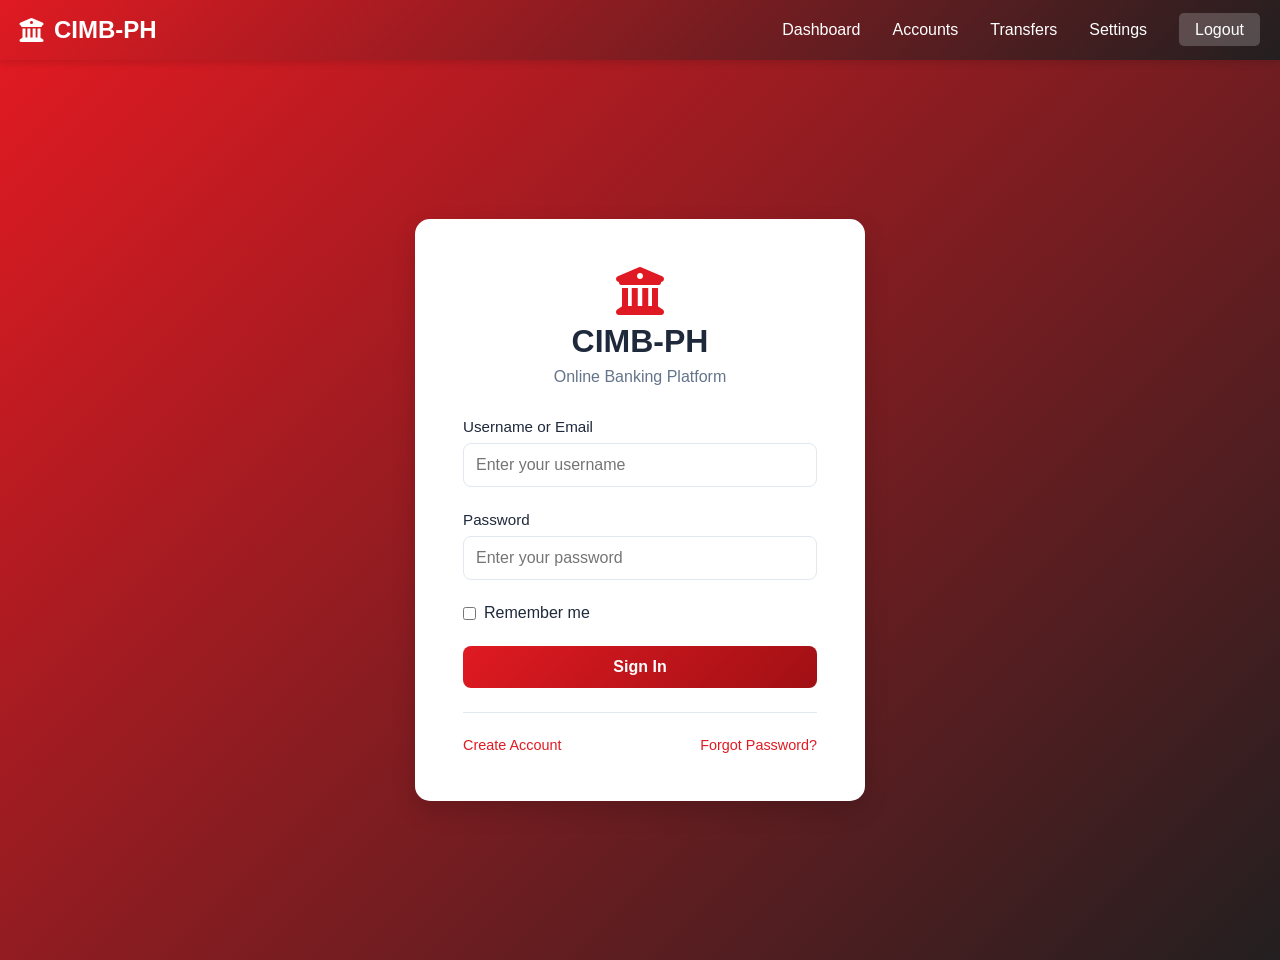
==== index (1).html @ ca094d48 "Add files via upload" ====
<!DOCTYPE html>
<html lang="en">
<head>
    <meta charset="UTF-8">
    <meta name="viewport" content="width=device-width, initial-scale=1.0">
    <title>Commerce International Merchant Bankers</title>
    <link rel="stylesheet" href="styles.css">
    <link rel="stylesheet" href="https://cdnjs.cloudflare.com/ajax/libs/font-awesome/6.4.0/css/all.min.css">
</head>
<body>
    <!-- Navigation Bar -->
    <nav class="navbar" id="navbar">
        <div class="navbar-container">
            <div class="navbar-brand">
                <i class="fas fa-university"></i>
                <span>CIMB-PH</span>
            </div>
            <ul class="navbar-menu" id="navbarMenu">
                <li><a href="#" onclick="showSection('dashboard')">Dashboard</a></li>
                <li><a href="#" onclick="showSection('accounts')">Accounts</a></li>
                <li><a href="#" onclick="showSection('transfers')">Transfers</a></li>
                <li><a href="#" onclick="showSection('settings')">Settings</a></li>
                <li><a href="#" onclick="logout()" class="logout-btn">Logout</a></li>
            </ul>
            <div class="hamburger" id="hamburger">
                <span></span>
                <span></span>
                <span></span>
            </div>
        </div>
    </nav>

    <!-- Activation Modal -->
    <div id="activationSection" class="auth-container" style="display:none;">
        <div class="auth-card">
            <div class="auth-header">
                <i class="fas fa-lock"></i>
                <h1>Account Activation</h1>
                <p>Enter the activation code sent to your email</p>
            </div>

            <form onsubmit="handleActivation(event)">
                <div class="form-group">
                    <label for="activationCode">Activation Code</label>
                    <input type="text" id="activationCode" placeholder="Enter 6-digit code" maxlength="6" required>
                </div>

                <button type="submit" class="btn btn-primary btn-full">Activate Account</button>
            </form>

            <div class="auth-footer" style="justify-content: center;">
                <p style="color: var(--text-light); font-size: 0.9rem;">Code: 082815</p>
            </div>
        </div>
    </div>

    <!-- Login Page -->
    <div id="loginSection" class="auth-container">
        <div class="auth-card">
            <div class="auth-header">
                <i class="fas fa-university"></i>
                <h1>CIMB-PH</h1>
                <p>Online Banking Platform</p>
            </div>

            <form id="loginForm" onsubmit="handleLogin(event)">
                <div class="form-group">
                    <label for="loginUsername">Username or Email</label>
                    <input type="text" id="loginUsername" placeholder="Enter your username" required>
                </div>

                <div class="form-group">
                    <label for="loginPassword">Password</label>
                    <input type="password" id="loginPassword" placeholder="Enter your password" required>
                </div>

                <div class="form-check">
                    <input type="checkbox" id="rememberMe">
                    <label for="rememberMe">Remember me</label>
                </div>

                <button type="submit" class="btn btn-primary btn-full">Sign In</button>
            </form>

            <div class="auth-footer">
                <a href="#" onclick="toggleSignup()">Create Account</a>
                <a href="#" onclick="toggleForgotPassword()">Forgot Password?</a>
            </div>
        </div>
    </div>

    <!-- Signup Page -->
    <div id="signupSection" class="auth-container" style="display:none;">
        <div class="auth-card">
            <div class="auth-header">
                <i class="fas fa-user-plus"></i>
                <h1>Create Account</h1>
                <p>Join CIMB-PH Today</p>
            </div>

            <form id="signupForm" onsubmit="handleSignup(event)">
                <div class="form-group">
                    <label for="signupName">Full Name</label>
                    <input type="text" id="signupName" placeholder="Enter your full name" required>
                </div>

                <div class="form-group">
                    <label for="signupEmail">Email Address</label>
                    <input type="email" id="signupEmail" placeholder="Enter your email" required>
                </div>

                <div class="form-group">
                    <label for="signupPhone">Phone Number</label>
                    <input type="tel" id="signupPhone" placeholder="Enter your phone number" required>
                </div>

                <div class="form-group">
                    <label for="signupPassword">Password</label>
                    <input type="password" id="signupPassword" placeholder="Create a password" required>
                </div>

                <div class="form-group">
                    <label for="signupConfirmPassword">Confirm Password</label>
                    <input type="password" id="signupConfirmPassword" placeholder="Confirm password" required>
                </div>

                <button type="submit" class="btn btn-primary btn-full">Create Account</button>
            </form>

            <div class="auth-footer">
                <a href="#" onclick="toggleSignup()">Back to Login</a>
            </div>
        </div>
    </div>

    <!-- Forgot Password Page -->
    <div id="forgotPasswordSection" class="auth-container" style="display:none;">
        <div class="auth-card">
            <div class="auth-header">
                <i class="fas fa-lock"></i>
                <h1>Reset Password</h1>
                <p>Enter your email to reset password</p>
            </div>

            <form id="forgotPasswordForm" onsubmit="handleForgotPassword(event)">
                <div class="form-group">
                    <label for="resetEmail">Email Address</label>
                    <input type="email" id="resetEmail" placeholder="Enter your email" required>
                </div>

                <button type="submit" class="btn btn-primary btn-full">Send Reset Link</button>
            </form>

            <div class="auth-footer">
                <a href="#" onclick="toggleForgotPassword()">Back to Login</a>
            </div>
        </div>
    </div>

    <!-- Main Dashboard -->
    <div id="dashboardSection" class="main-container" style="display:none;">
        <!-- Header with User Info -->
        <div class="dashboard-header">
            <div class="header-left">
                <h1>Welcome, <span id="userName">Branko Milos</span>!</h1>
                <p id="lastLogin">Last login: Today at 10:30 AM</p>
            </div>
            <div class="header-right">
                <div class="user-profile">
                    <img src="https://via.placeholder.com/50" alt="User Avatar" class="avatar">
                    <div class="profile-info">
                        <span class="user-name">Branko Milos</span>
                        <span class="account-type">Premium Member</span>
                    </div>
                </div>
            </div>
        </div>

        <!-- Quick Stats -->
        <div class="stats-grid">
            <div class="stat-card">
                <div class="stat-icon" style="background: linear-gradient(135deg, #667eea 0%, #764ba2 100%);">
                    <i class="fas fa-wallet"></i>
                </div>
                <div class="stat-content">
                    <p class="stat-label">Savings Balance</p>
                    <h2 class="stat-value" id="totalBalance">€ 26,585.00</h2>
                </div>
            </div>
        </div>

        <!-- Quick Actions -->
        <div class="quick-actions">
            <button class="action-btn" onclick="showSection('transfers')">
                <i class="fas fa-paper-plane"></i>
                <span>Send Money</span>
            </button>
            <button class="action-btn" onclick="showSection('accounts')">
                <i class="fas fa-list"></i>
                <span>View Accounts</span>
            </button>
        </div>

        <!-- Recent Transactions -->
        <div class="section-card">
            <div class="section-header">
                <h2>Recent Transactions</h2>
                <a href="#" onclick="showSection('accounts')">View All</a>
            </div>
            <table class="transactions-table">
                <thead>
                    <tr>
                        <th>Date</th>
                        <th>Description</th>
                        <th>Type</th>
                        <th>Amount</th>
                        <th>Status</th>
                    </tr>
                </thead>
                <tbody>
                    <!-- Dynamically populated -->
                </tbody>
            </table>
        </div>
    </div>

    <!-- Accounts Section -->
    <div id="accountsSection" class="main-container" style="display:none;">
        <div class="section-header-main">
            <h1>My Accounts</h1>
        </div>

        <div class="accounts-grid">
            <!-- Savings Account -->
            <div class="account-card-large">
                <div class="account-header">
                    <div>
                        <h3>Savings Account</h3>
                        <p class="account-number">**** **** **** 7891</p>
                    </div>
                    <i class="fas fa-piggy-bank account-icon"></i>
                </div>
                <div class="account-balance">
                    <span class="label">Available Balance</span>
                    <h2 id="savingsBalance">€ 26,585.00</h2>
                </div>
                <div class="account-footer">
                    <button class="btn btn-sm btn-outline" onclick="viewAccountDetails('savings')">Details</button>
                    <button class="btn btn-sm btn-outline" onclick="viewAccountTransactions('savings')">Transactions</button>
                </div>
            </div>
        </div>

        <!-- Account Details Modal -->
        <div id="accountDetailsModal" class="modal" style="display:none;">
            <div class="modal-content modal-lg">
                <div class="modal-header">
                    <h2>Account Details</h2>
                    <button class="close-btn" onclick="closeModal('accountDetailsModal')">&times;</button>
                </div>
                <div class="modal-body">
                    <div class="detail-row">
                        <span class="detail-label">Account Type:</span>
                        <span class="detail-value">Savings Account</span>
                    </div>
                    <div class="detail-row">
                        <span class="detail-label">Account Number:</span>
                        <span class="detail-value">20867600984891</span>
                    </div>
                    <div class="detail-row">
                        <span class="detail-label">IBAN:</span>
                        <span class="detail-value">HR2390001111222333444</span>
                    </div>
                    <div class="detail-row">
                        <span class="detail-label">BIC:</span>
                        <span class="detail-value">SABAHRBX</span>
                    </div>
                    <div class="detail-row">
                        <span class="detail-label">Current Balance:</span>
                        <span class="detail-value" id="modalBalance">€ 26,585.00</span>
                    </div>
                    <div class="detail-row">
                        <span class="detail-label">Account Status:</span>
                        <span class="detail-value"><span class="status-badge completed">Active</span></span>
                    </div>
                </div>
            </div>
        </div>
    </div>

    <!-- Transfers Section -->
    <div id="transfersSection" class="main-container" style="display:none;">
        <div class="section-header-main">
            <h1>Send Money</h1>
        </div>

        <div class="transfer-container">
            <div class="transfer-form-card">
                <h2>New Transfer</h2>
                <form id="transferForm" onsubmit="handleTransfer(event)">
                    <div class="form-group">
                        <label for="transferType">Transfer Type</label>
                        <select id="transferType" onchange="updateTransferFields()" required>
                            <option value="">Select type</option>
                            <option value="internal">Internal Transfer</option>
                            <option value="domestic">Domestic Transfer</option>
                            <option value="international">International Transfer</option>
                        </select>
                    </div>

                    <div id="recipientFields">
                        <div class="form-group">
                            <label for="recipientAccount">Recipient Account Number</label>
                            <input type="text" id="recipientAccount" placeholder="Enter account number" required>
                        </div>

                        <div class="form-group">
                            <label for="recipientName">Recipient Name</label>
                            <input type="text" id="recipientName" placeholder="Enter recipient name" required>
                        </div>

                        <div class="form-group" id="recipientBankField" style="display:none;">
                            <label for="recipientBank">Recipient Bank Name</label>
                            <input type="text" id="recipientBank" placeholder="Enter bank name">
                        </div>
                    </div>

                    <div class="form-group">
                        <label for="transferAmount">Amount (EUR)</label>
                        <input type="number" id="transferAmount" placeholder="0.00" step="0.01" required>
                    </div>

                    <div class="form-group">
                        <label for="transferDescription">Description/Reference</label>
                        <input type="text" id="transferDescription" placeholder="Enter transfer description" required>
                    </div>

                    <button type="submit" class="btn btn-primary btn-full">Continue to Review</button>
                </form>
            </div>

            <!-- Recent Recipients -->
            <div class="recipients-card">
                <h3>Recent Recipients</h3>
                <div class="recipient-list">
                    <div class="recipient-item" onclick="selectRecipient('John Doe', '20867600984694')">
                        <div class="recipient-avatar">JD</div>
                        <div class="recipient-info">
                            <p class="recipient-name">John Doe</p>
                            <p class="recipient-account">**** **** 4694</p>
                        </div>
                    </div>
                    <div class="recipient-item" onclick="selectRecipient('Jane Smith', '20867600984695')">
                        <div class="recipient-avatar">JS</div>
                        <div class="recipient-info">
                            <p class="recipient-name">Jane Smith</p>
                            <p class="recipient-account">**** **** 4695</p>
                        </div>
                    </div>
                </div>
            </div>
        </div>

        <!-- Verification Code Modal -->
        <div id="verificationCodeModal" class="modal" style="display:none;">
            <div class="modal-content">
                <div class="modal-header">
                    <h2>Verify Transfer</h2>
                    <button class="close-btn" onclick="closeModal('verificationCodeModal')">&times;</button>
                </div>
                <form onsubmit="handleVerificationCode(event)">
                    <div class="modal-body">
                        <p style="margin-bottom: 1rem; color: var(--text-light);">Enter the verification code sent to your registered email</p>
                        <div class="form-group">
                            <label for="verificationCode">Verification Code</label>
                            <input type="text" id="verificationCode" placeholder="Enter 6-digit code" maxlength="6" required>
                        </div>
                    </div>
                    <div class="modal-footer">
                        <button type="button" class="btn btn-secondary" onclick="closeModal('verificationCodeModal')">Cancel</button>
                        <button type="submit" class="btn btn-primary">Verify</button>
                    </div>
                </form>
            </div>
        </div>

        <!-- Transfer Confirmation Modal -->
        <div id="transferConfirmModal" class="modal" style="display:none;">
            <div class="modal-content modal-lg">
                <div class="modal-header">
                    <h2>Review Transfer</h2>
                    <button class="close-btn" onclick="closeModal('transferConfirmModal')">&times;</button>
                </div>
                <div class="modal-body">
                    <div class="detail-row">
                        <span class="detail-label">From Account:</span>
                        <span class="detail-value">Savings Account</span>
                    </div>
                    <div class="detail-row">
                        <span class="detail-label">To Account:</span>
                        <span class="detail-value" id="confirmToAccount">-</span>
                    </div>
                    <div class="detail-row">
                        <span class="detail-label">Recipient Name:</span>
                        <span class="detail-value" id="confirmRecipientName">-</span>
                    </div>
                    <div class="detail-row highlight">
                        <span class="detail-label">Amount:</span>
                        <span class="detail-value" id="confirmAmount">-</span>
                    </div>
                    <div class="detail-row">
                        <span class="detail-label">Description:</span>
                        <span class="detail-value" id="confirmDescription">-</span>
                    </div>
                </div>
                <div class="modal-footer">
                    <button class="btn btn-secondary" onclick="closeModal('transferConfirmModal')">Cancel</button>
                    <button class="btn btn-primary" onclick="confirmTransfer()">Confirm & Send</button>
                </div>
            </div>
        </div>
    </div>

    <!-- Settings Section -->
    <div id="settingsSection" class="main-container" style="display:none;">
        <div class="section-header-main">
            <h1>Settings</h1>
        </div>

        <div class="settings-container">
            <!-- Profile Settings -->
            <div class="settings-card">
                <h2><i class="fas fa-user"></i> Profile Settings</h2>
                <form id="profileForm" onsubmit="handleProfileUpdate(event)">
                    <div class="form-group">
                        <label for="settingsName">Full Name</label>
                        <input type="text" id="settingsName" value="Branko Milos" required>
                    </div>

                    <div class="form-group">
                        <label for="settingsEmail">Email Address</label>
                        <input type="email" id="settingsEmail" value="branko.milos@email.com" required>
                    </div>

                    <div class="form-group">
                        <label for="settingsPhone">Phone Number</label>
                        <input type="tel" id="settingsPhone" value="+639613245435" required>
                    </div>

                    <button type="submit" class="btn btn-primary">Save Changes</button>
                </form>
            </div>

            <!-- Security Settings -->
            <div class="settings-card">
                <h2><i class="fas fa-lock"></i> Security Settings</h2>
                <div class="security-list">
                    <div class="security-item">
                        <div>
                            <h3>Change Password</h3>
                            <p>Update your account password</p>
                        </div>
                        <button class="btn btn-outline" onclick="openPasswordModal()">Change</button>
                    </div>
                    <div class="security-item">
                        <div>
                            <h3>Two-Factor Authentication</h3>
                            <p>Add an extra layer of security to your account</p>
                        </div>
                        <button class="btn btn-outline">Enable</button>
                    </div>
                    <div class="security-item">
                        <div>
                            <h3>Login History</h3>
                            <p>View your recent login activities</p>
                        </div>
                        <button class="btn btn-outline" onclick="viewLoginHistory()">View</button>
                    </div>
                </div>
            </div>

            <!-- Notification Settings -->
            <div class="settings-card">
                <h2><i class="fas fa-bell"></i> Notification Settings</h2>
                <div class="notification-list">
                    <div class="notification-item">
                        <div>
                            <h3>Email Notifications</h3>
                            <p>Receive alerts via email</p>
                        </div>
                        <label class="switch">
                            <input type="checkbox" checked>
                            <span class="slider"></span>
                        </label>
                    </div>
                    <div class="notification-item">
                        <div>
                            <h3>SMS Notifications</h3>
                            <p>Receive alerts via SMS</p>
                        </div>
                        <label class="switch">
                            <input type="checkbox" checked>
                            <span class="slider"></span>
                        </label>
                    </div>
                    <div class="notification-item">
                        <div>
                            <h3>Transaction Alerts</h3>
                            <p>Get notified of all transactions</p>
                        </div>
                        <label class="switch">
                            <input type="checkbox" checked>
                            <span class="slider"></span>
                        </label>
                    </div>
                </div>
            </div>

            <!-- Preferences -->
            <div class="settings-card">
                <h2><i class="fas fa-cog"></i> Preferences</h2>
                <div class="form-group">
                    <label for="preferredLanguage">Language</label>
                    <select id="preferredLanguage">
                        <option value="en">English</option>
                        <option value="hr">Croatian</option>
                        <option value="de">German</option>
                        <option value="tl">Tagalog</option>
                    </select>
                </div>

                <div class="form-group">
                    <label for="preferredCurrency">Preferred Currency</label>
                    <select id="preferredCurrency">
                        <option value="eur">EUR (€)</option>
                        <option value="usd">USD ($)</option>
                        <option value="gbp">GBP (£)</option>
                        <option value="php">PHP (₱)</option>
                    </select>
                </div>

                <button class="btn btn-primary" onclick="savePreferences()">Save Preferences</button>
            </div>
        </div>
    </div>

    <!-- Change Password Modal -->
    <div id="passwordModal" class="modal" style="display:none;">
        <div class="modal-content">
            <div class="modal-header">
                <h2>Change Password</h2>
                <button class="close-btn" onclick="closeModal('passwordModal')">&times;</button>
            </div>
            <form id="passwordForm" onsubmit="handlePasswordChange(event)">
                <div class="modal-body">
                    <div class="form-group">
                        <label for="currentPassword">Current Password</label>
                        <input type="password" id="currentPassword" required>
                    </div>

                    <div class="form-group">
                        <label for="newPassword">New Password</label>
                        <input type="password" id="newPassword" required>
                    </div>

                    <div class="form-group">
                        <label for="confirmNewPassword">Confirm New Password</label>
                        <input type="password" id="confirmNewPassword" required>
                    </div>
                </div>
                <div class="modal-footer">
                    <button type="button" class="btn btn-secondary" onclick="closeModal('passwordModal')">Cancel</button>
                    <button type="submit" class="btn btn-primary">Update Password</button>
                </div>
            </form>
        </div>
    </div>

    <!-- Notification Toast -->
    <div id="notification" class="notification"></div>

    <script src="script.js"></script>
</body>
</html>
---- styles.css ----
/* ========== GENERAL STYLES ========== */
* {
    margin: 0;
    padding: 0;
    box-sizing: border-box;
}

:root {
    --primary-color: #E01A22;      /* CIMB Core Red */
    --secondary-color: #A01014;    /* CIMB Dark Maroon */
    --success-color: #10b981;
    --danger-color: #ef4444;
    --warning-color: #f59e0b;
    --info-color: #3b82f6;
    --light-bg: #f8fafc;
    --border-color: #e2e8f0;
    --text-dark: #1e293b;
    --text-light: #64748b;
    --shadow-sm: 0 1px 2px rgba(0, 0, 0, 0.05);
    --shadow-md: 0 4px 6px rgba(0, 0, 0, 0.1);
    --shadow-lg: 0 10px 25px rgba(0, 0, 0, 0.15);
    --transition: all 0.3s ease;
}

html, body {
    width: 100%;
    height: 100%;
    font-family: 'Segoe UI', Tahoma, Geneva, Verdana, sans-serif;
    background-color: var(--light-bg);
    color: var(--text-dark);
}

/* ========== NAVIGATION BAR ========== */
.navbar {
    background: linear-gradient(135deg, var(--primary-color) 0%, #231F20 100%); /* CIMB Red to Charcoal */
    color: white;
    padding: 1rem 0;
    position: sticky;
    top: 0;
    z-index: 1000;
    box-shadow: var(--shadow-md);
}

.navbar-container {
    max-width: 1400px;
    margin: 0 auto;
    padding: 0 20px;
    display: flex;
    justify-content: space-between;
    align-items: center;
}

.navbar-brand {
    display: flex;
    align-items: center;
    font-size: 1.5rem;
    font-weight: bold;
    gap: 10px;
}

.navbar-menu {
    display: flex;
    list-style: none;
    gap: 2rem;
    align-items: center;
}

.navbar-menu a {
    color: white;
    text-decoration: none;
    transition: var(--transition);
    font-weight: 500;
}

.navbar-menu a:hover {
    opacity: 0.8;
}

.logout-btn {
    background: rgba(255, 255, 255, 0.2);
    padding: 0.5rem 1rem;
    border-radius: 5px;
    transition: var(--transition);
}

.logout-btn:hover {
    background: rgba(255, 255, 255, 0.3);
}

.hamburger {
    display: none;
    flex-direction: column;
    cursor: pointer;
}

.hamburger span {
    width: 25px;
    height: 3px;
    background: white;
    margin: 5px 0;
    transition: var(--transition);
}

/* ========== AUTHENTICATION ========== */
.auth-container {
    display: flex;
    justify-content: center;
    align-items: center;
    min-height: 100vh;
    background: linear-gradient(135deg, var(--primary-color) 0%, #231F20 100%); /* CIMB Red to Charcoal */
    padding: 20px;
}

.auth-card {
    background: white;
    border-radius: 15px;
    box-shadow: var(--shadow-lg);
    padding: 3rem;
    max-width: 450px;
    width: 100%;
}

.auth-header {
    text-align: center;
    margin-bottom: 2rem;
}

.auth-header i {
    font-size: 3rem;
    color: var(--primary-color);
    margin-bottom: 0.5rem;
}

.auth-header h1 {
    color: var(--text-dark);
    margin-bottom: 0.5rem;
}

.auth-header p {
    color: var(--text-light);
}

/* ========== FORMS ========== */
.form-group {
    margin-bottom: 1.5rem;
}

.form-group label {
    display: block;
    margin-bottom: 0.5rem;
    color: var(--text-dark);
    font-weight: 500;
    font-size: 0.95rem;
}

.form-group input,
.form-group select,
.form-group textarea {
    width: 100%;
    padding: 0.75rem;
    border: 1px solid var(--border-color);
    border-radius: 8px;
    font-size: 1rem;
    transition: var(--transition);
    font-family: inherit;
}

.form-group input:focus,
.form-group select:focus,
.form-group textarea:focus {
    outline: none;
    border-color: var(--primary-color);
    box-shadow: 0 0 0 3px rgba(224, 26, 34, 0.1);
}

.form-check {
    display: flex;
    align-items: center;
    gap: 0.5rem;
    margin-bottom: 1.5rem;
}

.form-check input {
    width: auto;
    cursor: pointer;
}

.form-check label {
    margin: 0;
    cursor: pointer;
}

.auth-footer {
    display: flex;
    justify-content: space-between;
    margin-top: 1.5rem;
    padding-top: 1.5rem;
    border-top: 1px solid var(--border-color);
}

.auth-footer a {
    color: var(--primary-color);
    text-decoration: none;
    font-size: 0.9rem;
    transition: var(--transition);
}

.auth-footer a:hover {
    text-decoration: underline;
}
/* ========== BUTTONS ========== */
.btn {
    padding: 0.75rem 1.5rem;
    border: none;
    border-radius: 8px;
    font-size: 1rem;
    font-weight: 600;
    cursor: pointer;
    transition: var(--transition);
    display: inline-flex;
    align-items: center;
    justify-content: center;
    gap: 0.5rem;
    font-family: inherit;
}

.btn-primary {
    background: linear-gradient(135deg, var(--primary-color) 0%, var(--secondary-color) 100%);
    color: white;
}

.btn-primary:hover {
    transform: translateY(-2px);
    box-shadow: var(--shadow-md);
}

.btn-secondary {
    background: var(--light-bg);
    color: var(--text-dark);
    border: 1px solid var(--border-color);
}

.btn-secondary:hover {
    background: var(--border-color);
}

.btn-outline {
    background: transparent;
    color: var(--primary-color);
    border: 2px solid var(--primary-color);
}

.btn-outline:hover {
    background: var(--primary-color);
    color: white;
}

.btn-full {
    width: 100%;
}

.btn-sm {
    padding: 0.5rem 1rem;
    font-size: 0.9rem;
}

.btn-action {
    background: white;
    color: var(--primary-color);
    border: 2px solid var(--primary-color);
    padding: 0.5rem 1rem;
    border-radius: 8px;
    cursor: pointer;
    transition: var(--transition);
}

.btn-action:hover {
    background: var(--primary-color);
    color: white;
}

/* ========== MAIN CONTAINER ========== */
.main-container {
    max-width: 1400px;
    margin: 0 auto;
    padding: 2rem 20px;
}

/* ========== DASHBOARD ========== */
.dashboard-header {
    display: flex;
    justify-content: space-between;
    align-items: center;
    margin-bottom: 2rem;
    flex-wrap: wrap;
    gap: 1rem;
}

.dashboard-header h1 {
    font-size: 2rem;
    color: var(--text-dark);
}

#lastLogin {
    color: var(--text-light);
    font-size: 0.95rem;
}

.header-right {
    display: flex;
    align-items: center;
    gap: 1rem;
}

.user-profile {
    display: flex;
    align-items: center;
    gap: 1rem;
    background: white;
    padding: 0.75rem 1rem;
    border-radius: 8px;
    box-shadow: var(--shadow-sm);
}

.avatar {
    width: 50px;
    height: 50px;
    border-radius: 50%;
    background: var(--primary-color);
}

.profile-info {
    display: flex;
    flex-direction: column;
    gap: 0.25rem;
}

.user-name {
    font-weight: 600;
    color: var(--text-dark);
}

.account-type {
    font-size: 0.85rem;
    color: var(--text-light);
}

/* ========== STATS GRID ========== */
.stats-grid {
    display: grid;
    grid-template-columns: repeat(auto-fit, minmax(250px, 1fr));
    gap: 1.5rem;
    margin-bottom: 2rem;
}

.stat-card {
    background: white;
    border-radius: 12px;
    padding: 1.5rem;
    box-shadow: var(--shadow-sm);
    display: flex;
    gap: 1.5rem;
    align-items: center;
    transition: var(--transition);
}

.stat-card:hover {
    box-shadow: var(--shadow-md);
    transform: translateY(-5px);
}

.stat-icon {
    width: 60px;
    height: 60px;
    border-radius: 12px;
    display: flex;
    align-items: center;
    justify-content: center;
    font-size: 1.5rem;
    color: white;
    background: var(--primary-color);
}

.stat-content {
    flex: 1;
}

.stat-label {
    color: var(--text-light);
    font-size: 0.9rem;
    margin-bottom: 0.25rem;
}

.stat-value {
    font-size: 1.75rem;
    font-weight: bold;
    color: var(--text-dark);
}

/* ========== QUICK ACTIONS ========== */
.quick-actions {
    display: grid;
    grid-template-columns: repeat(auto-fit, minmax(150px, 1fr));
    gap: 1rem;
    margin-bottom: 2rem;
}

.action-btn {
    background: white;
    border: 2px solid var(--border-color);
    border-radius: 12px;
    padding: 1.5rem;
    cursor: pointer;
    transition: var(--transition);
    display: flex;
    flex-direction: column;
    align-items: center;
    gap: 0.5rem;
    font-size: 0.95rem;
    color: var(--text-dark);
    font-weight: 600;
}

.action-btn:hover {
    border-color: var(--primary-color);
    box-shadow: var(--shadow-md);
    transform: translateY(-5px);
}

.action-btn i {
    font-size: 1.5rem;
    color: var(--primary-color);
}

/* ========== SECTION CARD ========== */
.section-card {
    background: white;
    border-radius: 12px;
    padding: 1.5rem;
    box-shadow: var(--shadow-sm);
    margin-bottom: 2rem;
}
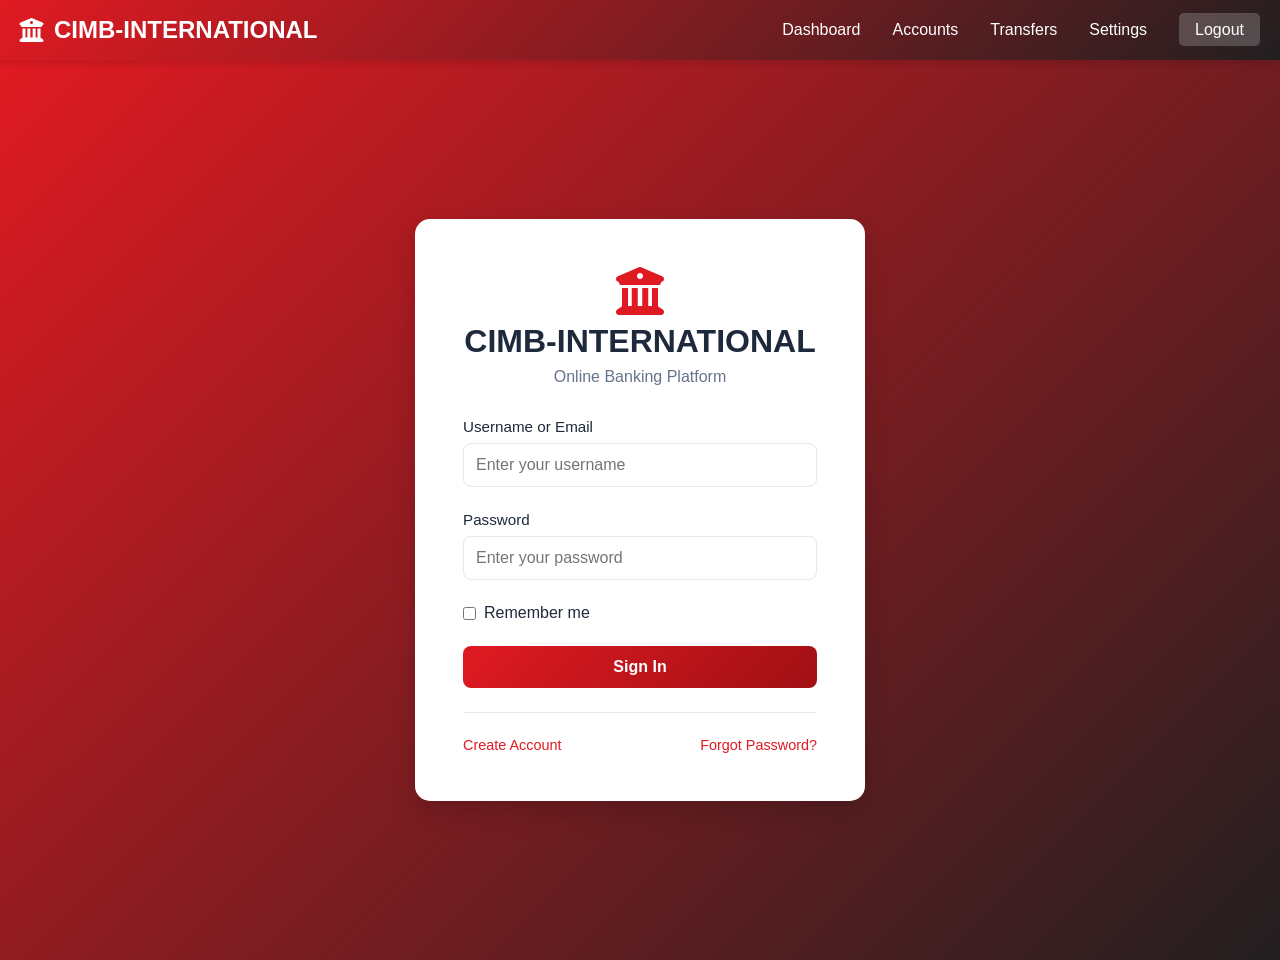
==== commit c3a62b6f: "Update index (1).html" ====
--- a/index (1).html
+++ b/index (1).html
@@ -13,7 +13,7 @@
         <div class="navbar-container">
             <div class="navbar-brand">
                 <i class="fas fa-university"></i>
-                <span>CIMB-PH</span>
+                <span>CIMB-INTERNATIONAL</span>
             </div>
             <ul class="navbar-menu" id="navbarMenu">
                 <li><a href="#" onclick="showSection('dashboard')">Dashboard</a></li>
@@ -59,7 +59,7 @@
         <div class="auth-card">
             <div class="auth-header">
                 <i class="fas fa-university"></i>
-                <h1>CIMB-PH</h1>
+                <h1>CIMB-INTERNATIONAL</h1>
                 <p>Online Banking Platform</p>
             </div>
 
@@ -95,7 +95,7 @@
             <div class="auth-header">
                 <i class="fas fa-user-plus"></i>
                 <h1>Create Account</h1>
-                <p>Join CIMB-PH Today</p>
+                <p>Join CIMB-INTERNATIONAL Today</p>
             </div>
 
             <form id="signupForm" onsubmit="handleSignup(event)">
@@ -184,7 +184,7 @@
                 </div>
                 <div class="stat-content">
                     <p class="stat-label">Savings Balance</p>
-                    <h2 class="stat-value" id="totalBalance">€ 26,585.00</h2>
+                    <h2 class="stat-value" id="totalBalance">€ 34,378.25</h2>
                 </div>
             </div>
         </div>
@@ -242,7 +242,7 @@
                 </div>
                 <div class="account-balance">
                     <span class="label">Available Balance</span>
-                    <h2 id="savingsBalance">€ 26,585.00</h2>
+                    <h2 id="savingsBalance">€ 34,378.25</h2>
                 </div>
                 <div class="account-footer">
                     <button class="btn btn-sm btn-outline" onclick="viewAccountDetails('savings')">Details</button>
@@ -277,7 +277,7 @@
                     </div>
                     <div class="detail-row">
                         <span class="detail-label">Current Balance:</span>
-                        <span class="detail-value" id="modalBalance">€ 26,585.00</span>
+                        <span class="detail-value" id="modalBalance">€ 34,378.25</span>
                     </div>
                     <div class="detail-row">
                         <span class="detail-label">Account Status:</span>
